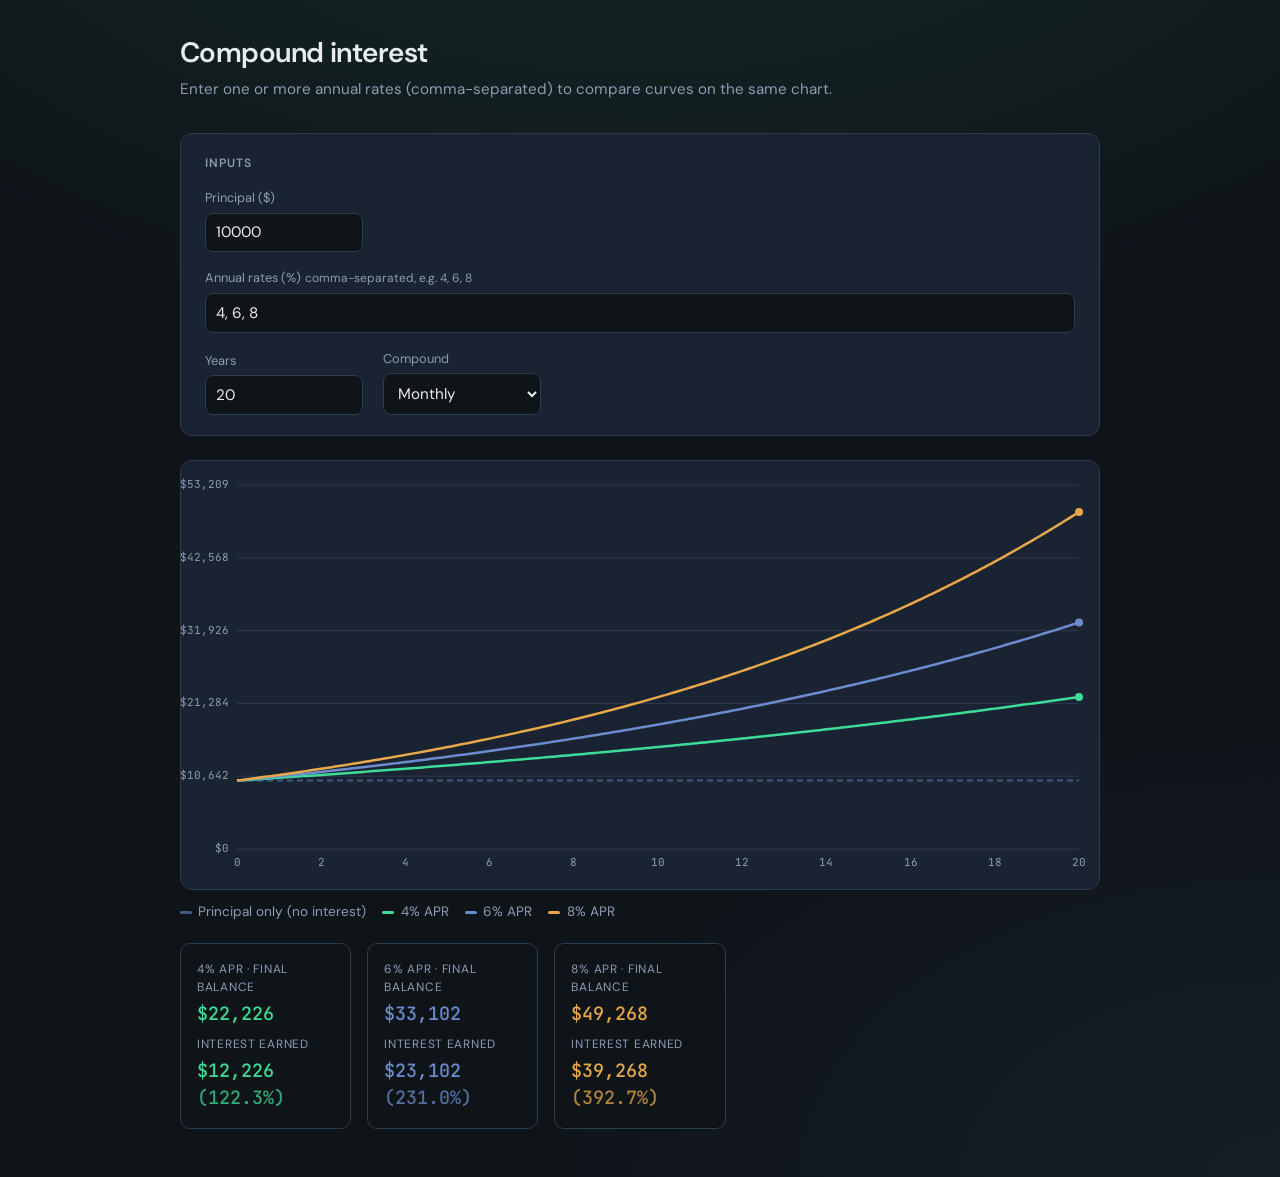
==== index.html @ 69448bca "mv" ====
<!DOCTYPE html>
<html lang="en">
  <head>
    <meta charset="UTF-8" />
    <meta name="viewport" content="width=device-width, initial-scale=1" />
    <title>Compound interest graph</title>
    <link rel="preconnect" href="https://fonts.googleapis.com" />
    <link rel="preconnect" href="https://fonts.gstatic.com" crossorigin />
    <link
      href="https://fonts.googleapis.com/css2?family=DM+Sans:ital,opsz,wght@0,9..40,400;0,9..40,500;0,9..40,600;1,9..40,400&family=JetBrains+Mono:wght@400;500&display=swap"
      rel="stylesheet"
    />
    <link rel="stylesheet" href="styles.css" />
  </head>
  <body>
    <main>
      <h1>Compound interest</h1>
      <p class="subtitle">Enter one or more annual rates (comma-separated) to compare curves on the same chart.</p>

      <section class="panel" aria-labelledby="controls-heading">
        <h2 id="controls-heading">Inputs</h2>
        <form class="controls" id="form">
          <div class="field">
            <label for="principal">Principal ($)</label>
            <input id="principal" type="number" min="0" step="100" value="10000" />
          </div>
          <div class="field field-wide">
            <label for="rates"
              >Annual rates (%)<span class="field-hint">comma-separated, e.g. 4, 6, 8</span></label
            >
            <input id="rates" type="text" value="4, 6, 8" placeholder="5 or 4, 6, 8" autocomplete="off" />
          </div>
          <div class="field">
            <label for="years">Years</label>
            <input id="years" type="number" min="1" max="80" step="1" value="20" />
          </div>
          <div class="field">
            <label for="compound">Compound</label>
            <select id="compound">
              <option value="1">Annually</option>
              <option value="2">Semi-annually</option>
              <option value="4">Quarterly</option>
              <option value="12" selected>Monthly</option>
              <option value="365">Daily</option>
            </select>
          </div>
        </form>
      </section>

      <section class="chart-wrap" aria-label="Balance over time chart">
        <canvas
          id="chart"
          width="900"
          height="420"
          role="img"
          aria-label="Line chart comparing compound growth at different interest rates"
        ></canvas>
      </section>

      <div class="legend" id="legend" aria-live="polite"></div>

      <div class="summary" id="summary"></div>
    </main>

    <script>
      (function () {
        const canvas = document.getElementById("chart");
        const ctx = canvas.getContext("2d");
        const form = document.getElementById("form");
        const summary = document.getElementById("summary");
        const legendEl = document.getElementById("legend");

        const COLORS = {
          bg: "#1a2332",
          grid: "#2d3a4f",
          text: "#8b9cb3",
          principal: "rgba(107, 140, 206, 0.5)",
        };

        const LINE_COLORS = [
          "#3ddc97",
          "#6b8cce",
          "#e8a849",
          "#e07c9e",
          "#9b7bed",
          "#5ec8e8",
          "#c4c879",
          "#7ac74f",
        ];

        function formatPct(pct) {
          const r = Math.round(pct * 100) / 100;
          const str = Number.isInteger(r) ? String(r) : r.toFixed(2).replace(/\.?0+$/, "");
          return `${str}%`;
        }

        function parseRates(str) {
          const rows = [];
          const seen = new Set();
          String(str)
            .split(/[,;]+/)
            .map((s) => s.trim().replace(/%/g, ""))
            .filter(Boolean)
            .forEach((part) => {
              const v = parseFloat(part);
              if (!Number.isFinite(v)) return;
              const pct = Math.min(100, Math.max(0, v));
              const key = Math.round(pct * 10000);
              if (seen.has(key)) return;
              seen.add(key);
              rows.push({ pct, r: pct / 100 });
            });
          if (rows.length === 0) rows.push({ pct: 0, r: 0 });
          return rows;
        }

        function readInputs() {
          const P = Math.max(0, Number(document.getElementById("principal").value) || 0);
          const years = Math.max(1, Math.min(80, Number(document.getElementById("years").value) || 1));
          const n = Math.max(1, Number(document.getElementById("compound").value) || 12);
          const rateRows = parseRates(document.getElementById("rates").value);
          return { P, years, n, rateRows };
        }

        /** Balance at fractional year t (continuous timeline for plotting) */
        function balanceAt(P, r, n, t) {
          if (t <= 0) return P;
          if (r === 0) return P;
          return P * Math.pow(1 + r / n, n * t);
        }

        function buildSeries(P, r, n, years) {
          const steps = Math.max(years * 12, 24);
          const dt = years / steps;
          const points = [];
          for (let i = 0; i <= steps; i++) {
            const t = i * dt;
            points.push({ t, A: balanceAt(P, r, n, t) });
          }
          return points;
        }

        function formatMoney(x) {
          return new Intl.NumberFormat("en-US", {
            style: "currency",
            currency: "USD",
            maximumFractionDigits: 0,
            minimumFractionDigits: 0,
          }).format(Math.round(x));
        }

        function draw() {
          const dpr = window.devicePixelRatio || 1;
          const rect = canvas.getBoundingClientRect();
          const w = Math.floor(rect.width * dpr);
          const h = Math.floor(rect.height * dpr);
          if (canvas.width !== w || canvas.height !== h) {
            canvas.width = w;
            canvas.height = h;
          }

          const { P, years, n, rateRows } = readInputs();
          const seriesList = rateRows.map((row, i) => ({
            pct: row.pct,
            r: row.r,
            color: LINE_COLORS[i % LINE_COLORS.length],
            series: buildSeries(P, row.r, n, years),
            finalA: balanceAt(P, row.r, n, years),
          }));
          const maxY = Math.max(P, ...seriesList.map((s) => s.finalA)) * 1.08;

          canvas.setAttribute(
            "aria-label",
            `Compound balance over ${years} years at ${rateRows.map((row) => formatPct(row.pct)).join(", ")} compared to principal ${formatMoney(P)}.`
          );

          const padL = 56 * dpr;
          const padR = 20 * dpr;
          const padT = 24 * dpr;
          const padB = 40 * dpr;
          const cw = w - padL - padR;
          const ch = h - padT - padB;

          ctx.fillStyle = COLORS.bg;
          ctx.fillRect(0, 0, w, h);

          // Grid + Y labels
          ctx.strokeStyle = COLORS.grid;
          ctx.lineWidth = 1 * dpr;
          ctx.font = `${11 * dpr}px "JetBrains Mono", monospace`;
          ctx.fillStyle = COLORS.text;
          const yTicks = 5;
          for (let i = 0; i <= yTicks; i++) {
            const frac = i / yTicks;
            const yVal = maxY * (1 - frac);
            const y = padT + ch * frac;
            ctx.beginPath();
            ctx.moveTo(padL, y);
            ctx.lineTo(padL + cw, y);
            ctx.stroke();
            ctx.textAlign = "right";
            ctx.textBaseline = "middle";
            ctx.fillText(formatMoney(yVal), padL - 8 * dpr, y);
          }

          // X labels (years)
          const xTicks = Math.min(years, 10);
          const xStep = years / xTicks;
          ctx.textAlign = "center";
          ctx.textBaseline = "top";
          for (let i = 0; i <= xTicks; i++) {
            const year = i * xStep;
            const x = padL + (year / years) * cw;
            ctx.fillText(year === Math.floor(year) ? String(Math.round(year)) : year.toFixed(1), x, padT + ch + 8 * dpr);
          }

          function xScale(t) {
            return padL + (t / years) * cw;
          }
          function yScale(v) {
            return padT + ch - (v / maxY) * ch;
          }

          // Principal baseline (flat)
          ctx.strokeStyle = COLORS.principal;
          ctx.lineWidth = 2 * dpr;
          ctx.setLineDash([6 * dpr, 4 * dpr]);
          ctx.beginPath();
          ctx.moveTo(xScale(0), yScale(P));
          ctx.lineTo(xScale(years), yScale(P));
          ctx.stroke();
          ctx.setLineDash([]);

          // Compound curves (draw lower final balances first so higher curves stay visible)
          const drawOrder = [...seriesList].sort((a, b) => a.finalA - b.finalA);
          drawOrder.forEach(({ series, color }) => {
            ctx.strokeStyle = color;
            ctx.lineWidth = 2.5 * dpr;
            ctx.lineJoin = "round";
            ctx.beginPath();
            series.forEach((p, j) => {
              const x = xScale(p.t);
              const y = yScale(p.A);
              if (j === 0) ctx.moveTo(x, y);
              else ctx.lineTo(x, y);
            });
            ctx.stroke();
          });

          seriesList.forEach(({ series, color }) => {
            const last = series[series.length - 1];
            ctx.fillStyle = color;
            ctx.beginPath();
            ctx.arc(xScale(last.t), yScale(last.A), 4 * dpr, 0, Math.PI * 2);
            ctx.fill();
          });

          legendEl.innerHTML =
            '<span><i class="principal-line"></i> Principal only (no interest)</span>' +
            seriesList
              .map(
                (s) =>
                  `<span><i class="swatch" style="background:${s.color}"></i> ${formatPct(s.pct)} APR</span>`
              )
              .join("");

          summary.innerHTML = seriesList
            .map((s) => {
              const gainPct = P > 0 ? ((100 * (s.finalA - P)) / P).toFixed(1) : "0";
              return `
            <div class="stat">
              <div class="label">${formatPct(s.pct)} APR · final balance</div>
              <div class="value" style="color:${s.color}">${formatMoney(s.finalA)}</div>
              <div class="label" style="margin-top:0.45rem">Interest earned</div>
              <div class="value secondary" style="color:${s.color}">${formatMoney(s.finalA - P)} <span style="opacity:0.75">(${gainPct}%)</span></div>
            </div>`;
            })
            .join("");
        }

        form.addEventListener("input", draw);
        form.addEventListener("change", draw);
        window.addEventListener("resize", draw);
        draw();
      })();
    </script>
  </body>
</html>
---- styles.css ----
:root {
  --bg: #0f1419;
  --surface: #1a2332;
  --border: #2d3a4f;
  --text: #e8ecf1;
  --muted: #8b9cb3;
  --accent: #3ddc97;
  --accent-dim: rgba(61, 220, 151, 0.15);
  --principal: #6b8cce;
  --font: "DM Sans", system-ui, sans-serif;
  --mono: "JetBrains Mono", ui-monospace, monospace;
}

*,
*::before,
*::after {
  box-sizing: border-box;
}

html {
  font-size: 16px;
  -webkit-font-smoothing: antialiased;
}

body {
  margin: 0;
  min-height: 100vh;
  font-family: var(--font);
  background: var(--bg);
  background-image:
    radial-gradient(ellipse 80% 50% at 50% -20%, rgba(61, 220, 151, 0.12), transparent),
    radial-gradient(ellipse 60% 40% at 100% 100%, rgba(107, 140, 206, 0.08), transparent);
  color: var(--text);
  line-height: 1.5;
}

main {
  max-width: 960px;
  margin: 0 auto;
  padding: 2rem 1.25rem 3rem;
}

h1 {
  font-size: 1.75rem;
  font-weight: 600;
  letter-spacing: -0.02em;
  margin: 0 0 0.25rem;
}

.subtitle {
  color: var(--muted);
  font-size: 0.95rem;
  margin: 0 0 2rem;
}

.panel {
  background: var(--surface);
  border: 1px solid var(--border);
  border-radius: 12px;
  padding: 1.25rem 1.5rem;
  margin-bottom: 1.5rem;
}

.panel h2 {
  font-size: 0.75rem;
  text-transform: uppercase;
  letter-spacing: 0.08em;
  color: var(--muted);
  margin: 0 0 1rem;
  font-weight: 600;
}

.controls {
  display: grid;
  grid-template-columns: repeat(auto-fill, minmax(140px, 1fr));
  gap: 1rem 1.25rem;
  align-items: end;
}

.field {
  display: flex;
  flex-direction: column;
  gap: 0.35rem;
}

.field label {
  font-size: 0.8rem;
  color: var(--muted);
}

.field input,
.field select {
  font-family: var(--font);
  font-size: 0.95rem;
  padding: 0.55rem 0.65rem;
  border-radius: 8px;
  border: 1px solid var(--border);
  background: var(--bg);
  color: var(--text);
}

.field input:focus,
.field select:focus {
  outline: none;
  border-color: var(--accent);
  box-shadow: 0 0 0 3px var(--accent-dim);
}

.field input[type="number"] {
  font-variant-numeric: tabular-nums;
}

.field-wide {
  grid-column: 1 / -1;
}

.field-hint {
  font-size: 0.75rem;
  color: var(--muted);
  font-weight: 400;
  margin-left: 0.25rem;
}

.chart-wrap {
  position: relative;
  border-radius: 12px;
  overflow: hidden;
  border: 1px solid var(--border);
  background: var(--surface);
}

#chart {
  display: block;
  width: 100%;
  height: auto;
  aspect-ratio: 900 / 420;
  vertical-align: middle;
}

.summary {
  display: grid;
  grid-template-columns: repeat(auto-fill, minmax(160px, 1fr));
  gap: 1rem;
  margin-top: 1.25rem;
}

.stat {
  padding: 1rem;
  background: var(--bg);
  border-radius: 10px;
  border: 1px solid var(--border);
}

.stat .label {
  font-size: 0.75rem;
  color: var(--muted);
  text-transform: uppercase;
  letter-spacing: 0.06em;
}

.stat .value {
  font-family: var(--mono);
  font-size: 1.15rem;
  font-weight: 500;
  margin-top: 0.25rem;
  color: var(--accent);
}

.stat .value.secondary {
  color: var(--principal);
}

.legend {
  display: flex;
  flex-wrap: wrap;
  gap: 1rem;
  margin-top: 0.75rem;
  font-size: 0.85rem;
  color: var(--muted);
}

.legend span {
  display: inline-flex;
  align-items: center;
  gap: 0.4rem;
}

.legend i {
  width: 12px;
  height: 3px;
  border-radius: 2px;
  display: inline-block;
}

.legend i.growth {
  background: var(--accent);
}

.legend i.principal-line {
  background: var(--principal);
  opacity: 0.6;
}

.legend i.swatch {
  /* background set inline per series */
  min-width: 12px;
}

@media (max-width: 520px) {
  main {
    padding: 1.25rem 1rem 2rem;
  }

  h1 {
    font-size: 1.4rem;
  }
}
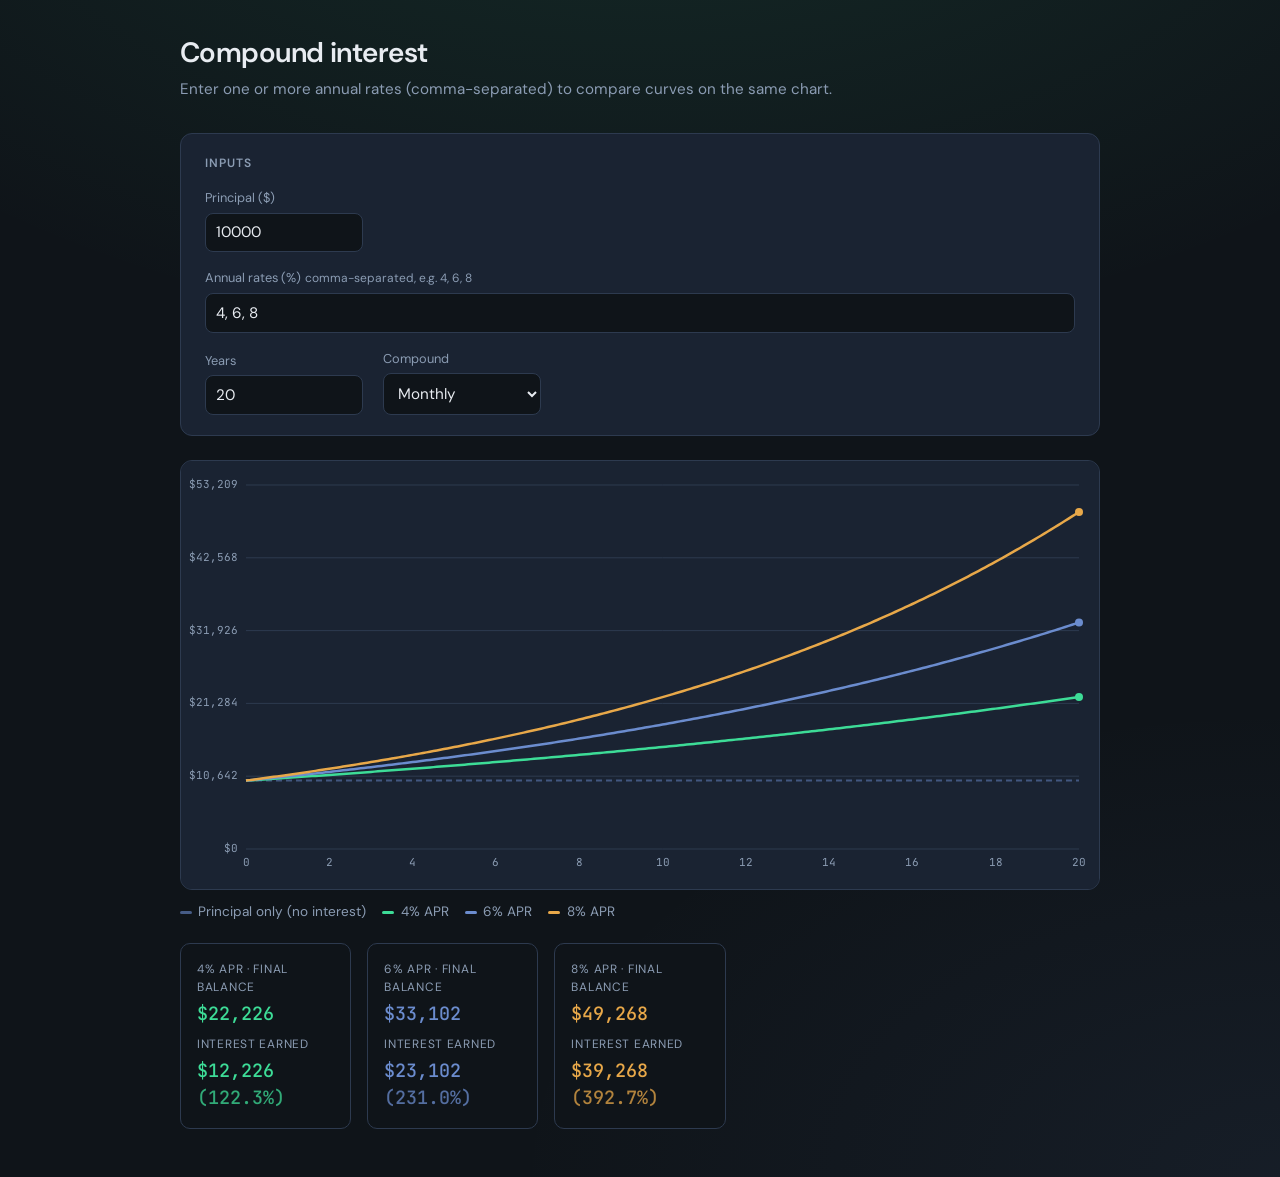
==== commit f34dda54: "fix: prevent y-axis label clipping" ====
--- a/index.html
+++ b/index.html
@@ -174,7 +174,9 @@
             `Compound balance over ${years} years at ${rateRows.map((row) => formatPct(row.pct)).join(", ")} compared to principal ${formatMoney(P)}.`
           );
 
-          const padL = 56 * dpr;
+          ctx.font = `${11 * dpr}px "JetBrains Mono", monospace`;
+          // Size the gutter for the widest currency label, with 8px on each side.
+          const padL = Math.max(56 * dpr, ctx.measureText(formatMoney(maxY)).width + 16 * dpr);
           const padR = 20 * dpr;
           const padT = 24 * dpr;
           const padB = 40 * dpr;
@@ -187,7 +189,6 @@
           // Grid + Y labels
           ctx.strokeStyle = COLORS.grid;
           ctx.lineWidth = 1 * dpr;
-          ctx.font = `${11 * dpr}px "JetBrains Mono", monospace`;
           ctx.fillStyle = COLORS.text;
           const yTicks = 5;
           for (let i = 0; i <= yTicks; i++) {
@@ -282,6 +283,7 @@
         form.addEventListener("change", draw);
         window.addEventListener("resize", draw);
         draw();
+        document.fonts.ready.then(draw);
       })();
     </script>
   </body>
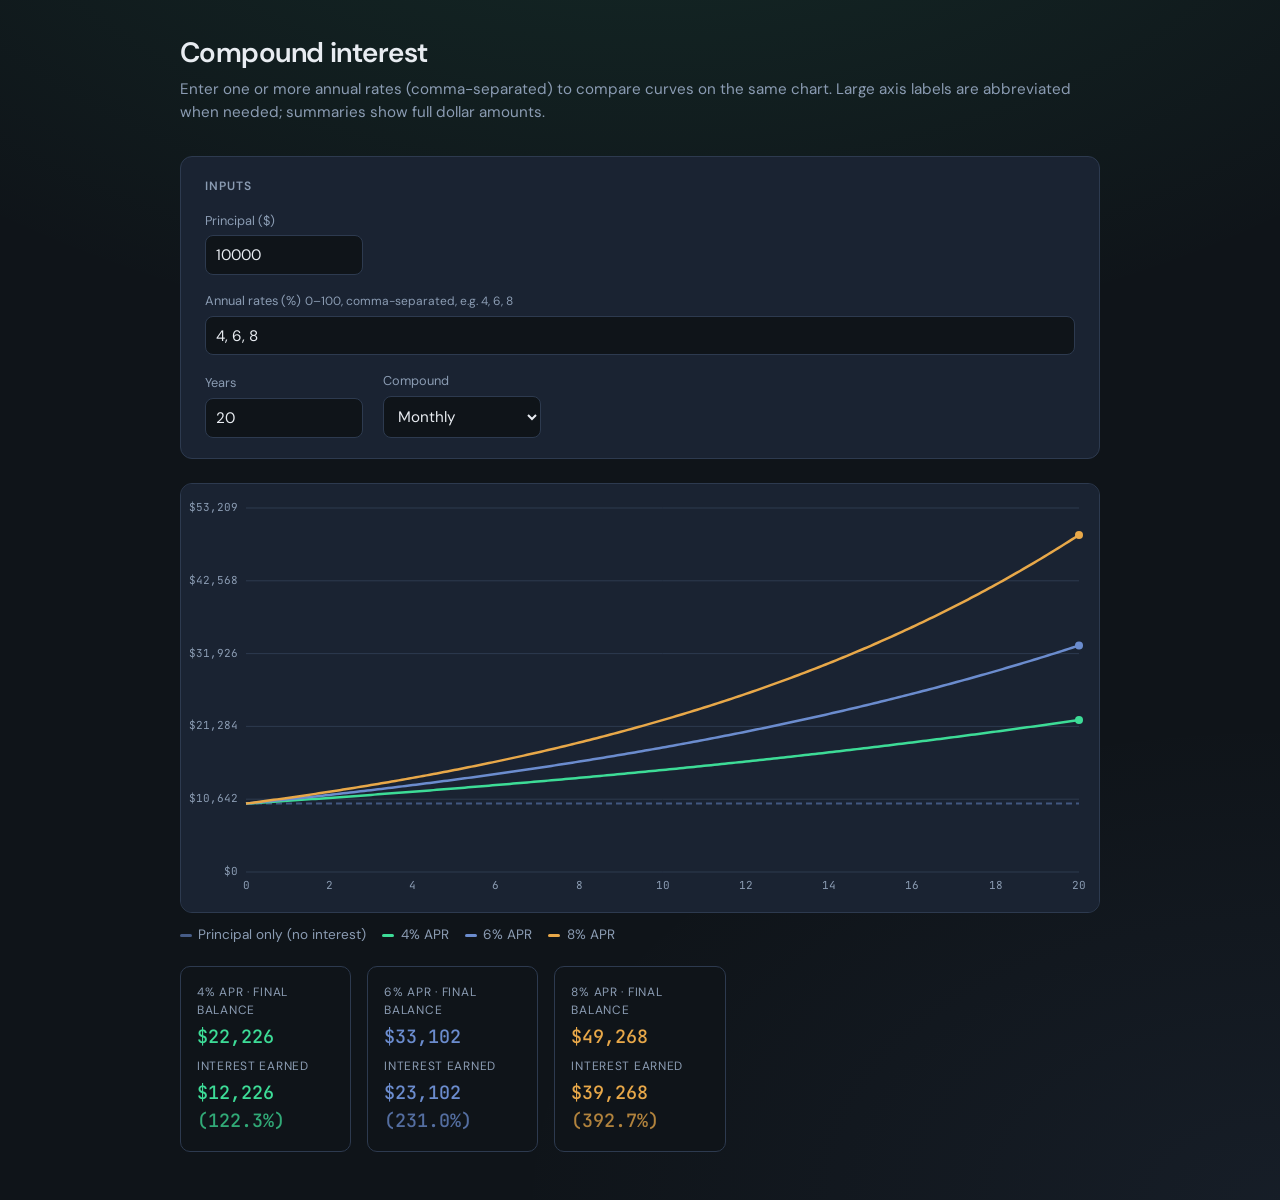
==== commit 177639b5: "fix: handle calculator input and chart edge cases" ====
--- a/index.html
+++ b/index.html
@@ -15,7 +15,7 @@
   <body>
     <main>
       <h1>Compound interest</h1>
-      <p class="subtitle">Enter one or more annual rates (comma-separated) to compare curves on the same chart.</p>
+      <p class="subtitle">Enter one or more annual rates (comma-separated) to compare curves on the same chart. Large axis labels are abbreviated when needed; summaries show full dollar amounts.</p>
 
       <section class="panel" aria-labelledby="controls-heading">
         <h2 id="controls-heading">Inputs</h2>
@@ -26,9 +26,10 @@
           </div>
           <div class="field field-wide">
             <label for="rates"
-              >Annual rates (%)<span class="field-hint">comma-separated, e.g. 4, 6, 8</span></label
+              >Annual rates (%)<span class="field-hint">0–100, comma-separated, e.g. 4, 6, 8</span></label
             >
-            <input id="rates" type="text" value="4, 6, 8" placeholder="5 or 4, 6, 8" autocomplete="off" />
+            <input id="rates" type="text" value="4, 6, 8" placeholder="5 or 4, 6, 8" autocomplete="off" aria-describedby="rates-error" />
+            <span class="field-hint" id="rates-error" role="alert" hidden></span>
           </div>
           <div class="field">
             <label for="years">Years</label>
@@ -69,6 +70,8 @@
         const form = document.getElementById("form");
         const summary = document.getElementById("summary");
         const legendEl = document.getElementById("legend");
+        const ratesInput = document.getElementById("rates");
+        const ratesError = document.getElementById("rates-error");
 
         const COLORS = {
           bg: "#1a2332",
@@ -97,20 +100,16 @@
         function parseRates(str) {
           const rows = [];
           const seen = new Set();
-          String(str)
-            .split(/[,;]+/)
-            .map((s) => s.trim().replace(/%/g, ""))
-            .filter(Boolean)
-            .forEach((part) => {
-              const v = parseFloat(part);
-              if (!Number.isFinite(v)) return;
-              const pct = Math.min(100, Math.max(0, v));
-              const key = Math.round(pct * 10000);
-              if (seen.has(key)) return;
-              seen.add(key);
-              rows.push({ pct, r: pct / 100 });
-            });
-          if (rows.length === 0) rows.push({ pct: 0, r: 0 });
+          // Reject the whole list rather than silently dropping or changing a rate.
+          for (const part of String(str).split(/[,;]/).map((s) => s.trim())) {
+            if (!/^(?:\d+(?:\.\d*)?|\.\d+)\s*%?$/.test(part)) return null;
+            const pct = Number(part.replace(/%$/, "").trim());
+            if (!Number.isFinite(pct) || pct > 100) return null;
+            const key = Math.round(pct * 10000);
+            if (seen.has(key)) continue;
+            seen.add(key);
+            rows.push({ pct, r: pct / 100 });
+          }
           return rows;
         }
 
@@ -118,7 +117,7 @@
           const P = Math.max(0, Number(document.getElementById("principal").value) || 0);
           const years = Math.max(1, Math.min(80, Number(document.getElementById("years").value) || 1));
           const n = Math.max(1, Number(document.getElementById("compound").value) || 12);
-          const rateRows = parseRates(document.getElementById("rates").value);
+          const rateRows = parseRates(ratesInput.value);
           return { P, years, n, rateRows };
         }
 
@@ -160,6 +159,19 @@
           }
 
           const { P, years, n, rateRows } = readInputs();
+          const error = rateRows ? "" : "Enter rates from 0 to 100, separated by commas (e.g. 4, 6, 8).";
+          ratesInput.setCustomValidity(error);
+          ratesInput.setAttribute("aria-invalid", String(!rateRows));
+          ratesError.textContent = error;
+          ratesError.hidden = !error;
+          if (!rateRows) {
+            ctx.fillStyle = COLORS.bg;
+            ctx.fillRect(0, 0, w, h);
+            legendEl.innerHTML = "";
+            summary.innerHTML = "";
+            canvas.setAttribute("aria-label", "Chart unavailable: invalid annual rates.");
+            return;
+          }
           const seriesList = rateRows.map((row, i) => ({
             pct: row.pct,
             r: row.r,
@@ -167,7 +179,8 @@
             series: buildSeries(P, row.r, n, years),
             finalA: balanceAt(P, row.r, n, years),
           }));
-          const maxY = Math.max(P, ...seriesList.map((s) => s.finalA)) * 1.08;
+          // A zero balance still needs a nonzero axis range.
+          const maxY = Math.max(P, ...seriesList.map((s) => s.finalA)) * 1.08 || 1;
 
           canvas.setAttribute(
             "aria-label",
@@ -175,8 +188,24 @@
           );
 
           ctx.font = `${11 * dpr}px "JetBrains Mono", monospace`;
-          // Size the gutter for the widest currency label, with 8px on each side.
-          const padL = Math.max(56 * dpr, ctx.measureText(formatMoney(maxY)).width + 16 * dpr);
+          const yTicks = 5;
+          const yValues = Array.from({ length: yTicks + 1 }, (_, i) => maxY * (1 - i / yTicks));
+          let yLabels = yValues.map(formatMoney);
+          let labelWidth = Math.max(...yLabels.map((label) => ctx.measureText(label).width));
+          // Keep most of the chart for plotting; summaries always retain full amounts.
+          for (const notation of ["compact", "scientific"]) {
+            if (labelWidth + 16 * dpr <= w * 0.35) break;
+            const formatter = new Intl.NumberFormat("en-US", {
+              style: "currency",
+              currency: "USD",
+              notation,
+              maximumFractionDigits: 1,
+              minimumFractionDigits: 0,
+            });
+            yLabels = yValues.map((value) => formatter.format(value));
+            labelWidth = Math.max(...yLabels.map((label) => ctx.measureText(label).width));
+          }
+          const padL = Math.max(56 * dpr, labelWidth + 16 * dpr);
           const padR = 20 * dpr;
           const padT = 24 * dpr;
           const padB = 40 * dpr;
@@ -190,10 +219,8 @@
           ctx.strokeStyle = COLORS.grid;
           ctx.lineWidth = 1 * dpr;
           ctx.fillStyle = COLORS.text;
-          const yTicks = 5;
           for (let i = 0; i <= yTicks; i++) {
             const frac = i / yTicks;
-            const yVal = maxY * (1 - frac);
             const y = padT + ch * frac;
             ctx.beginPath();
             ctx.moveTo(padL, y);
@@ -201,7 +228,7 @@
             ctx.stroke();
             ctx.textAlign = "right";
             ctx.textBaseline = "middle";
-            ctx.fillText(formatMoney(yVal), padL - 8 * dpr, y);
+            ctx.fillText(yLabels[i], padL - 8 * dpr, y);
           }
 
           // X labels (years)
--- a/styles.css
+++ b/styles.css
@@ -164,6 +164,7 @@
   font-weight: 500;
   margin-top: 0.25rem;
   color: var(--accent);
+  overflow-wrap: anywhere;
 }
 
 .stat .value.secondary {
